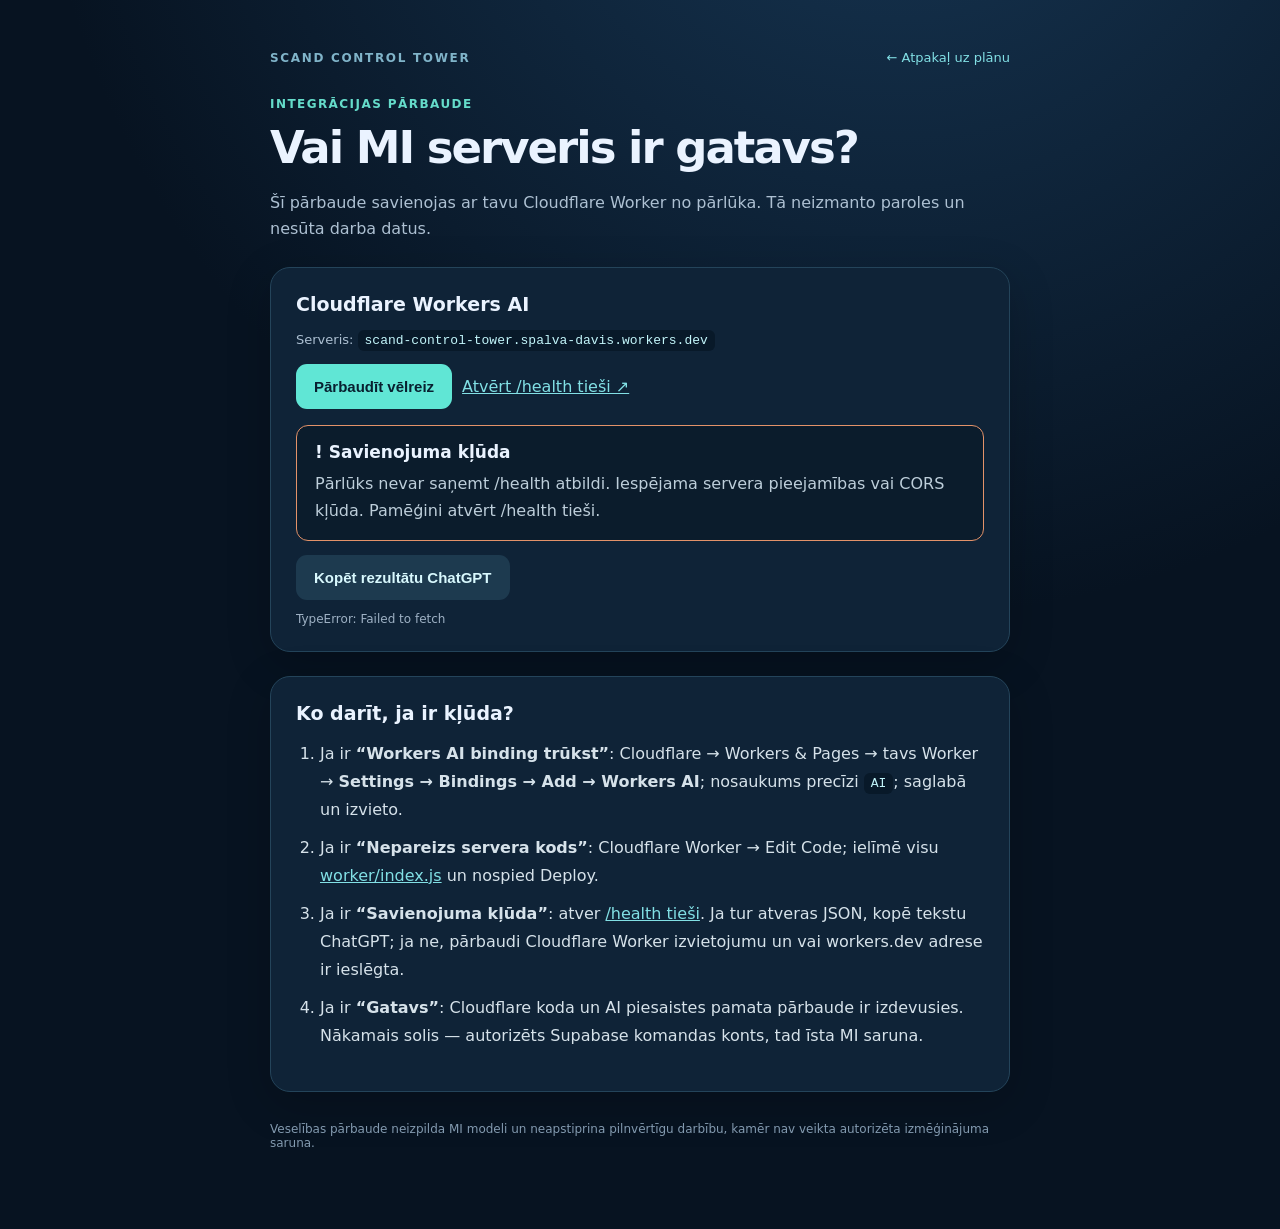
==== diagnostika.html @ bf3a52fd "Add browser-side Cloudflare Workers AI setup diagnostic page" ====
<!doctype html>
<html lang="lv"><head><meta charset="utf-8"><meta name="viewport" content="width=device-width, initial-scale=1"><meta name="color-scheme" content="dark"><title>SCAND · MI diagnostika</title>
<style>
:root{font-family:Inter,system-ui,-apple-system,Segoe UI,sans-serif;color:#eaf3ff;background:#071321}
*{box-sizing:border-box}body{margin:0;min-height:100vh;background:radial-gradient(circle at 70% -20%,#173755,transparent 50%),#071321}main{max-width:780px;margin:0 auto;padding:50px 20px 80px}a{color:#82e0e5}header{display:flex;justify-content:space-between;align-items:center;gap:12px;margin-bottom:32px}header b{letter-spacing:.14em;font-size:12px;color:#80b4c9}header a{font-size:13px;text-decoration:none}.eyebrow{color:#65dcca;font-size:12px;font-weight:800;letter-spacing:.12em}.title{font-size:clamp(28px,4vw,45px);letter-spacing:-.045em;margin:10px 0 14px}p{color:#adc0d2;line-height:1.65}section{background:#0f2337;border:1px solid #24445a;border-radius:20px;padding:25px;margin-top:24px;box-shadow:0 12px 45px #0003}h2{font-size:19px;margin:0 0 14px}code{overflow-wrap:anywhere;background:#081929;padding:3px 7px;border-radius:6px;color:#c2f5fa}.btn{display:inline-flex;align-items:center;justify-content:center;background:#60e6d5;border:0;border-radius:11px;color:#082030;font-weight:800;font-size:15px;padding:14px 18px;cursor:pointer}.btn:disabled{opacity:.6;cursor:progress}.result{border:1px solid #2c4659;padding:16px 18px;border-radius:12px;margin-top:16px;background:#0b1c2c}.result strong{display:block;margin-bottom:9px;font-size:17px}.good{border-color:#4dbea5}.bad{border-color:#e39269}.neutral{border-color:#607d96}#detail{color:#bdceda;line-height:1.65}#detail a{font-weight:700}.small{font-size:13px}ol{padding-left:24px;color:#d6e2ea;line-height:1.75}li{margin-bottom:10px}.flex{display:flex;gap:10px;flex-wrap:wrap;align-items:center}.secondary{background:#1d3a4f;color:#d8f8fd}#raw{white-space:pre-wrap;word-wrap:break-word;max-height:190px;overflow:auto;font-size:12px;color:#9eb1c4;margin-top:12px}footer{color:#839aaf;margin-top:30px;font-size:12px}
</style></head><body><main><header><b>SCAND CONTROL TOWER</b><a href="./">← Atpakaļ uz plānu</a></header><div class="eyebrow">INTEGRĀCIJAS PĀRBAUDE</div><h1 class="title">Vai MI serveris ir gatavs?</h1><p>Šī pārbaude savienojas ar tavu Cloudflare Worker no pārlūka. Tā neizmanto paroles un nesūta darba datus.</p>
<section><h2>Cloudflare Workers AI</h2><p class="small">Serveris: <code>scand-control-tower.spalva-davis.workers.dev</code></p><div class="flex"><button class="btn" id="test" type="button">Pārbaudīt MI serveri</button><a href="https://scand-control-tower.spalva-davis.workers.dev/health" target="_blank" rel="noreferrer">Atvērt /health tieši ↗</a></div><div id="result" class="result neutral" role="status" aria-live="polite"><strong>Vēl nav pārbaudīts</strong><div id="detail">Spied “Pārbaudīt MI serveri”.</div></div><div class="flex" style="margin-top:14px"><button id="copy" class="btn secondary" type="button">Kopēt rezultātu ChatGPT</button></div><div id="raw"></div></section>
<section><h2>Ko darīt, ja ir kļūda?</h2><ol><li>Ja ir <b>“Workers AI binding trūkst”</b>: Cloudflare → Workers & Pages → tavs Worker → <b>Settings → Bindings → Add → Workers AI</b>; nosaukums precīzi <code>AI</code>; saglabā un izvieto.</li><li>Ja ir <b>“Nepareizs servera kods”</b>: Cloudflare Worker → Edit Code; ielīmē visu <a href="https://github.com/Savitur-HUB/SCAND-control-tower/blob/main/worker/index.js" target="_blank" rel="noreferrer">worker/index.js</a> un nospied Deploy.</li><li>Ja ir <b>“Savienojuma kļūda”</b>: atver <a href="https://scand-control-tower.spalva-davis.workers.dev/health" target="_blank" rel="noreferrer">/health tieši</a>. Ja tur atveras JSON, kopē tekstu ChatGPT; ja ne, pārbaudi Cloudflare Worker izvietojumu un vai workers.dev adrese ir ieslēgta.</li><li>Ja ir <b>“Gatavs”</b>: Cloudflare koda un AI piesaistes pamata pārbaude ir izdevusies. Nākamais solis — autorizēts Supabase komandas konts, tad īsta MI saruna.</li></ol></section>
<footer>Veselības pārbaude neizpilda MI modeli un neapstiprina pilnvērtīgu darbību, kamēr nav veikta autorizēta izmēģinājuma saruna.</footer>
<script>
const endpoint='https://scand-control-tower.spalva-davis.workers.dev/health';
const btn=document.getElementById('test'),box=document.getElementById('result'),detail=document.getElementById('detail'),raw=document.getElementById('raw');
let report='SCAND MI diagnostika: nav veikta';
function show(title,description,tone,extra=''){
box.className='result '+tone;box.querySelector('strong').textContent=title;detail.textContent=description;raw.textContent=extra;report=`SCAND MI diagnostika\nAdrese: ${endpoint}\nStatuss: ${title}\nDetaļas: ${description}\nAtbilde: ${extra.slice(0,500)}`;
}
async function run(){btn.disabled=true;btn.textContent='Notiek pārbaude…';const ctrl=new AbortController();const timeout=setTimeout(()=>ctrl.abort(),9500);
try{const res=await fetch(endpoint,{mode:'cors',cache:'no-store',signal:ctrl.signal});const body=await res.text();let data;try{data=JSON.parse(body)}catch{};
if(res.status===200&&data?.service==='Scand Control Tower AI'){
 if(data.ready===true)show('✓ MI piesaiste ir gatava','Serverī darbojas mūsu Worker kods, un tam pievienota Workers AI piesaiste AI. Vēl jāizmēģina autorizēts MI pieprasījums.','good',body);
 else show('! Workers AI binding trūkst','Mūsu Worker kods darbojas, bet Cloudflare nav pievienots AI binding ar nosaukumu AI. Atver Worker → Settings → Bindings → Add → Workers AI.','bad',body);
}else if(res.status===200){show('! Nepareizs servera kods','Serveris atbild, taču tas nav mūsu SCAND MI kods. Cloudflare Edit Code sadaļā ievieto worker/index.js un nospied Deploy.','bad',body)}
else if(res.status===403){show('! Piekļuve aizliegta (403)','Pārbaudi Workers iestatījumus un atļauto Origin. Mūsu Worker /health parasti atbild bez pieteikšanās.','bad',body)}
else{show('! Serveris atbild ar kļūdu','HTTP '+res.status+'. Pārbaudi Workers izvietojumu Cloudflare un ielīmē šīs pārbaudes rezultātu ChatGPT.','bad',body)}
}catch(e){show('! Savienojuma kļūda',e.name==='AbortError'?'Pārsniegtas 9,5 sekundes. Serveris vai savienojums neatbildēja.':'Pārlūks nevar saņemt /health atbildi. Iespējama servera pieejamības vai CORS kļūda. Pamēģini atvērt /health tieši.', 'bad',String(e));}
finally{clearTimeout(timeout);btn.disabled=false;btn.textContent='Pārbaudīt vēlreiz'}
}
btn.addEventListener('click',run);
document.getElementById('copy').addEventListener('click',async()=>{try{await navigator.clipboard.writeText(report);document.getElementById('copy').textContent='Nokopēts ✓'}catch{document.getElementById('copy').textContent='Kopē tekstu manuāli';} });
run();
</script></main></body></html>
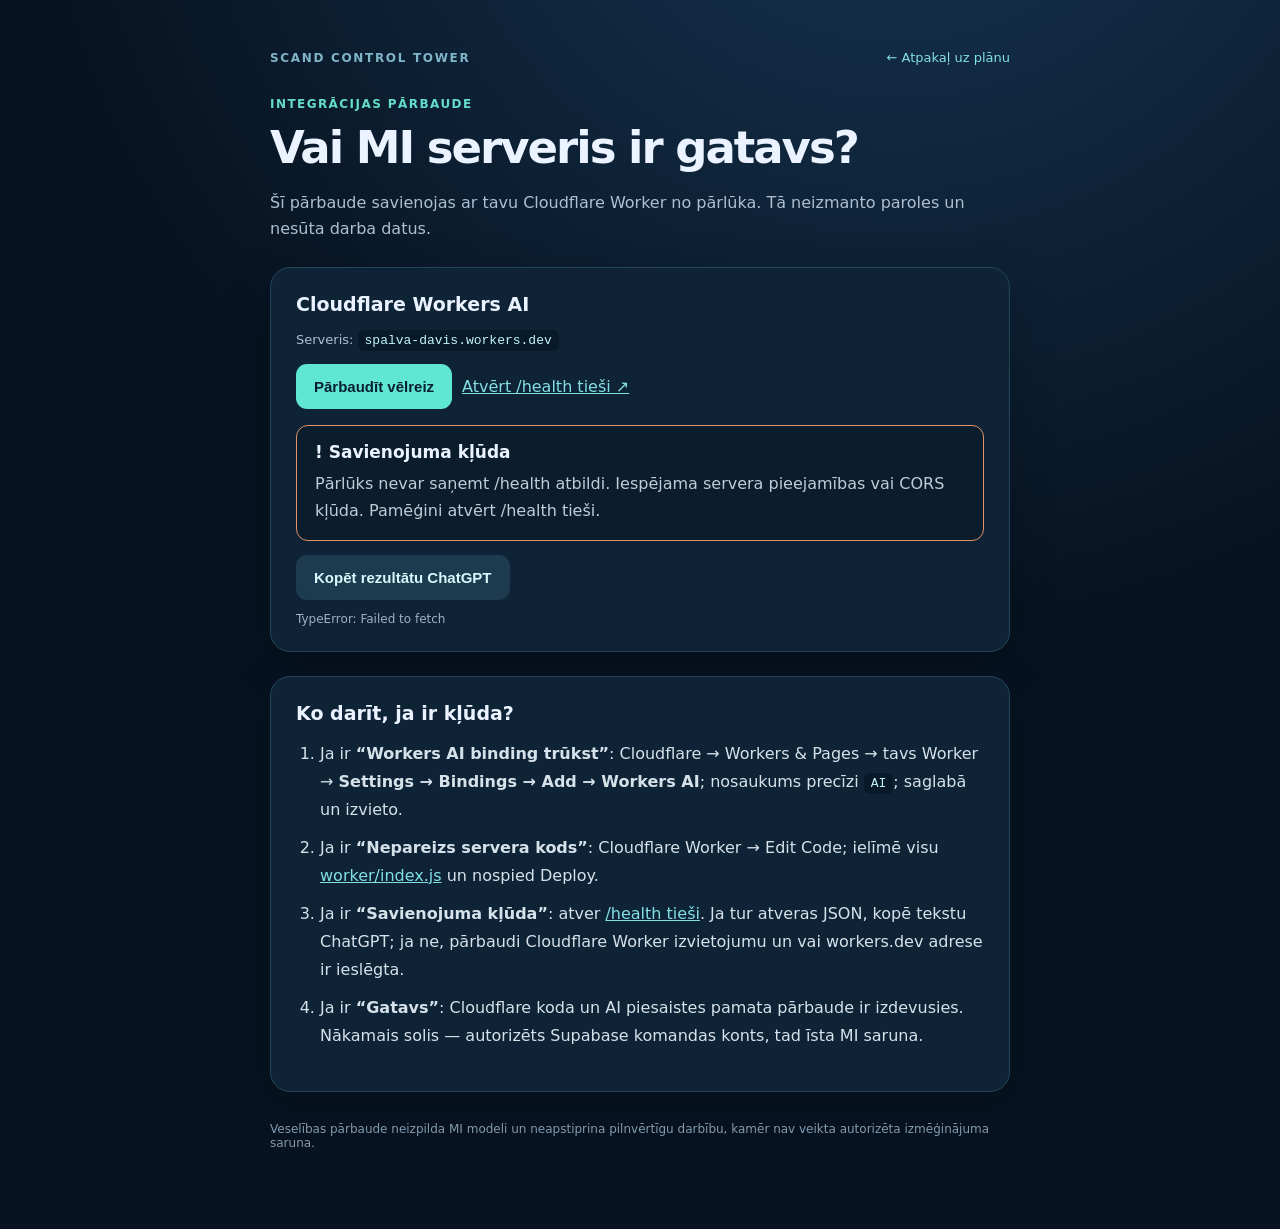
==== commit 6338678b: "Use supplied Cloudflare workers.dev hostname for MI diagnostic (pending DNS validation)" ====
--- a/diagnostika.html
+++ b/diagnostika.html
@@ -4,11 +4,11 @@
 :root{font-family:Inter,system-ui,-apple-system,Segoe UI,sans-serif;color:#eaf3ff;background:#071321}
 *{box-sizing:border-box}body{margin:0;min-height:100vh;background:radial-gradient(circle at 70% -20%,#173755,transparent 50%),#071321}main{max-width:780px;margin:0 auto;padding:50px 20px 80px}a{color:#82e0e5}header{display:flex;justify-content:space-between;align-items:center;gap:12px;margin-bottom:32px}header b{letter-spacing:.14em;font-size:12px;color:#80b4c9}header a{font-size:13px;text-decoration:none}.eyebrow{color:#65dcca;font-size:12px;font-weight:800;letter-spacing:.12em}.title{font-size:clamp(28px,4vw,45px);letter-spacing:-.045em;margin:10px 0 14px}p{color:#adc0d2;line-height:1.65}section{background:#0f2337;border:1px solid #24445a;border-radius:20px;padding:25px;margin-top:24px;box-shadow:0 12px 45px #0003}h2{font-size:19px;margin:0 0 14px}code{overflow-wrap:anywhere;background:#081929;padding:3px 7px;border-radius:6px;color:#c2f5fa}.btn{display:inline-flex;align-items:center;justify-content:center;background:#60e6d5;border:0;border-radius:11px;color:#082030;font-weight:800;font-size:15px;padding:14px 18px;cursor:pointer}.btn:disabled{opacity:.6;cursor:progress}.result{border:1px solid #2c4659;padding:16px 18px;border-radius:12px;margin-top:16px;background:#0b1c2c}.result strong{display:block;margin-bottom:9px;font-size:17px}.good{border-color:#4dbea5}.bad{border-color:#e39269}.neutral{border-color:#607d96}#detail{color:#bdceda;line-height:1.65}#detail a{font-weight:700}.small{font-size:13px}ol{padding-left:24px;color:#d6e2ea;line-height:1.75}li{margin-bottom:10px}.flex{display:flex;gap:10px;flex-wrap:wrap;align-items:center}.secondary{background:#1d3a4f;color:#d8f8fd}#raw{white-space:pre-wrap;word-wrap:break-word;max-height:190px;overflow:auto;font-size:12px;color:#9eb1c4;margin-top:12px}footer{color:#839aaf;margin-top:30px;font-size:12px}
 </style></head><body><main><header><b>SCAND CONTROL TOWER</b><a href="./">← Atpakaļ uz plānu</a></header><div class="eyebrow">INTEGRĀCIJAS PĀRBAUDE</div><h1 class="title">Vai MI serveris ir gatavs?</h1><p>Šī pārbaude savienojas ar tavu Cloudflare Worker no pārlūka. Tā neizmanto paroles un nesūta darba datus.</p>
-<section><h2>Cloudflare Workers AI</h2><p class="small">Serveris: <code>scand-control-tower.spalva-davis.workers.dev</code></p><div class="flex"><button class="btn" id="test" type="button">Pārbaudīt MI serveri</button><a href="https://scand-control-tower.spalva-davis.workers.dev/health" target="_blank" rel="noreferrer">Atvērt /health tieši ↗</a></div><div id="result" class="result neutral" role="status" aria-live="polite"><strong>Vēl nav pārbaudīts</strong><div id="detail">Spied “Pārbaudīt MI serveri”.</div></div><div class="flex" style="margin-top:14px"><button id="copy" class="btn secondary" type="button">Kopēt rezultātu ChatGPT</button></div><div id="raw"></div></section>
-<section><h2>Ko darīt, ja ir kļūda?</h2><ol><li>Ja ir <b>“Workers AI binding trūkst”</b>: Cloudflare → Workers & Pages → tavs Worker → <b>Settings → Bindings → Add → Workers AI</b>; nosaukums precīzi <code>AI</code>; saglabā un izvieto.</li><li>Ja ir <b>“Nepareizs servera kods”</b>: Cloudflare Worker → Edit Code; ielīmē visu <a href="https://github.com/Savitur-HUB/SCAND-control-tower/blob/main/worker/index.js" target="_blank" rel="noreferrer">worker/index.js</a> un nospied Deploy.</li><li>Ja ir <b>“Savienojuma kļūda”</b>: atver <a href="https://scand-control-tower.spalva-davis.workers.dev/health" target="_blank" rel="noreferrer">/health tieši</a>. Ja tur atveras JSON, kopē tekstu ChatGPT; ja ne, pārbaudi Cloudflare Worker izvietojumu un vai workers.dev adrese ir ieslēgta.</li><li>Ja ir <b>“Gatavs”</b>: Cloudflare koda un AI piesaistes pamata pārbaude ir izdevusies. Nākamais solis — autorizēts Supabase komandas konts, tad īsta MI saruna.</li></ol></section>
+<section><h2>Cloudflare Workers AI</h2><p class="small">Serveris: <code>spalva-davis.workers.dev</code></p><div class="flex"><button class="btn" id="test" type="button">Pārbaudīt MI serveri</button><a href="https://spalva-davis.workers.dev/health" target="_blank" rel="noreferrer">Atvērt /health tieši ↗</a></div><div id="result" class="result neutral" role="status" aria-live="polite"><strong>Vēl nav pārbaudīts</strong><div id="detail">Spied “Pārbaudīt MI serveri”.</div></div><div class="flex" style="margin-top:14px"><button id="copy" class="btn secondary" type="button">Kopēt rezultātu ChatGPT</button></div><div id="raw"></div></section>
+<section><h2>Ko darīt, ja ir kļūda?</h2><ol><li>Ja ir <b>“Workers AI binding trūkst”</b>: Cloudflare → Workers & Pages → tavs Worker → <b>Settings → Bindings → Add → Workers AI</b>; nosaukums precīzi <code>AI</code>; saglabā un izvieto.</li><li>Ja ir <b>“Nepareizs servera kods”</b>: Cloudflare Worker → Edit Code; ielīmē visu <a href="https://github.com/Savitur-HUB/SCAND-control-tower/blob/main/worker/index.js" target="_blank" rel="noreferrer">worker/index.js</a> un nospied Deploy.</li><li>Ja ir <b>“Savienojuma kļūda”</b>: atver <a href="https://spalva-davis.workers.dev/health" target="_blank" rel="noreferrer">/health tieši</a>. Ja tur atveras JSON, kopē tekstu ChatGPT; ja ne, pārbaudi Cloudflare Worker izvietojumu un vai workers.dev adrese ir ieslēgta.</li><li>Ja ir <b>“Gatavs”</b>: Cloudflare koda un AI piesaistes pamata pārbaude ir izdevusies. Nākamais solis — autorizēts Supabase komandas konts, tad īsta MI saruna.</li></ol></section>
 <footer>Veselības pārbaude neizpilda MI modeli un neapstiprina pilnvērtīgu darbību, kamēr nav veikta autorizēta izmēģinājuma saruna.</footer>
 <script>
-const endpoint='https://scand-control-tower.spalva-davis.workers.dev/health';
+const endpoint='https://spalva-davis.workers.dev/health';
 const btn=document.getElementById('test'),box=document.getElementById('result'),detail=document.getElementById('detail'),raw=document.getElementById('raw');
 let report='SCAND MI diagnostika: nav veikta';
 function show(title,description,tone,extra=''){
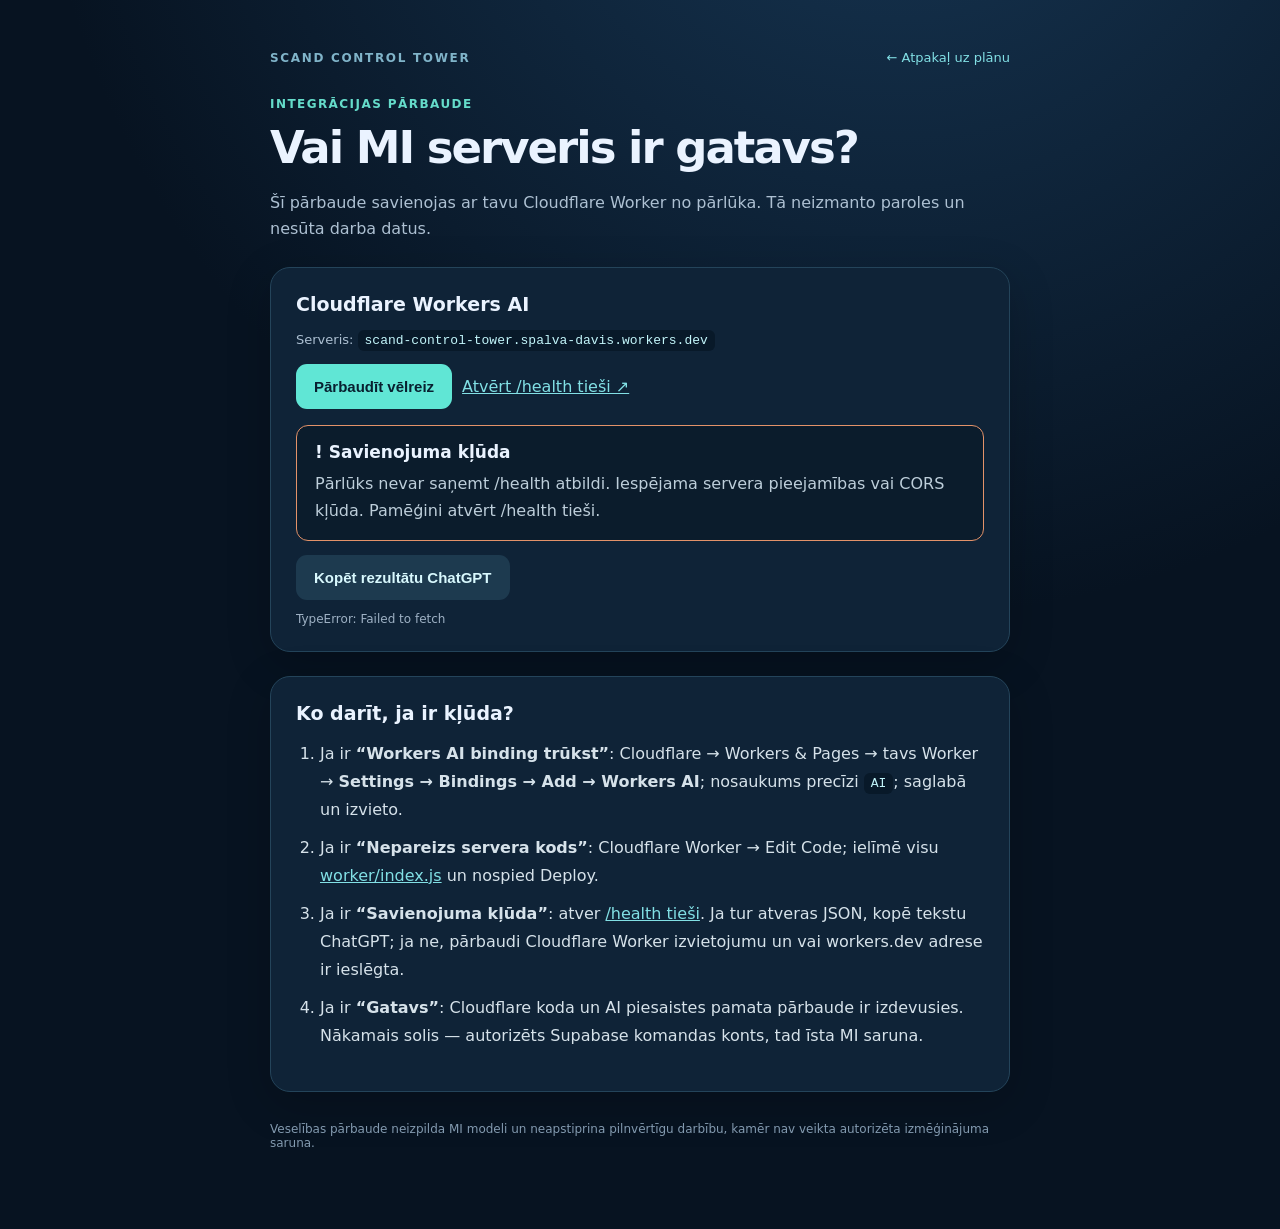
==== commit 6ffa7ae8: "Restore correct Cloudflare Worker hostname in diagnostics" ====
--- a/diagnostika.html
+++ b/diagnostika.html
@@ -4,11 +4,11 @@
 :root{font-family:Inter,system-ui,-apple-system,Segoe UI,sans-serif;color:#eaf3ff;background:#071321}
 *{box-sizing:border-box}body{margin:0;min-height:100vh;background:radial-gradient(circle at 70% -20%,#173755,transparent 50%),#071321}main{max-width:780px;margin:0 auto;padding:50px 20px 80px}a{color:#82e0e5}header{display:flex;justify-content:space-between;align-items:center;gap:12px;margin-bottom:32px}header b{letter-spacing:.14em;font-size:12px;color:#80b4c9}header a{font-size:13px;text-decoration:none}.eyebrow{color:#65dcca;font-size:12px;font-weight:800;letter-spacing:.12em}.title{font-size:clamp(28px,4vw,45px);letter-spacing:-.045em;margin:10px 0 14px}p{color:#adc0d2;line-height:1.65}section{background:#0f2337;border:1px solid #24445a;border-radius:20px;padding:25px;margin-top:24px;box-shadow:0 12px 45px #0003}h2{font-size:19px;margin:0 0 14px}code{overflow-wrap:anywhere;background:#081929;padding:3px 7px;border-radius:6px;color:#c2f5fa}.btn{display:inline-flex;align-items:center;justify-content:center;background:#60e6d5;border:0;border-radius:11px;color:#082030;font-weight:800;font-size:15px;padding:14px 18px;cursor:pointer}.btn:disabled{opacity:.6;cursor:progress}.result{border:1px solid #2c4659;padding:16px 18px;border-radius:12px;margin-top:16px;background:#0b1c2c}.result strong{display:block;margin-bottom:9px;font-size:17px}.good{border-color:#4dbea5}.bad{border-color:#e39269}.neutral{border-color:#607d96}#detail{color:#bdceda;line-height:1.65}#detail a{font-weight:700}.small{font-size:13px}ol{padding-left:24px;color:#d6e2ea;line-height:1.75}li{margin-bottom:10px}.flex{display:flex;gap:10px;flex-wrap:wrap;align-items:center}.secondary{background:#1d3a4f;color:#d8f8fd}#raw{white-space:pre-wrap;word-wrap:break-word;max-height:190px;overflow:auto;font-size:12px;color:#9eb1c4;margin-top:12px}footer{color:#839aaf;margin-top:30px;font-size:12px}
 </style></head><body><main><header><b>SCAND CONTROL TOWER</b><a href="./">← Atpakaļ uz plānu</a></header><div class="eyebrow">INTEGRĀCIJAS PĀRBAUDE</div><h1 class="title">Vai MI serveris ir gatavs?</h1><p>Šī pārbaude savienojas ar tavu Cloudflare Worker no pārlūka. Tā neizmanto paroles un nesūta darba datus.</p>
-<section><h2>Cloudflare Workers AI</h2><p class="small">Serveris: <code>spalva-davis.workers.dev</code></p><div class="flex"><button class="btn" id="test" type="button">Pārbaudīt MI serveri</button><a href="https://spalva-davis.workers.dev/health" target="_blank" rel="noreferrer">Atvērt /health tieši ↗</a></div><div id="result" class="result neutral" role="status" aria-live="polite"><strong>Vēl nav pārbaudīts</strong><div id="detail">Spied “Pārbaudīt MI serveri”.</div></div><div class="flex" style="margin-top:14px"><button id="copy" class="btn secondary" type="button">Kopēt rezultātu ChatGPT</button></div><div id="raw"></div></section>
-<section><h2>Ko darīt, ja ir kļūda?</h2><ol><li>Ja ir <b>“Workers AI binding trūkst”</b>: Cloudflare → Workers & Pages → tavs Worker → <b>Settings → Bindings → Add → Workers AI</b>; nosaukums precīzi <code>AI</code>; saglabā un izvieto.</li><li>Ja ir <b>“Nepareizs servera kods”</b>: Cloudflare Worker → Edit Code; ielīmē visu <a href="https://github.com/Savitur-HUB/SCAND-control-tower/blob/main/worker/index.js" target="_blank" rel="noreferrer">worker/index.js</a> un nospied Deploy.</li><li>Ja ir <b>“Savienojuma kļūda”</b>: atver <a href="https://spalva-davis.workers.dev/health" target="_blank" rel="noreferrer">/health tieši</a>. Ja tur atveras JSON, kopē tekstu ChatGPT; ja ne, pārbaudi Cloudflare Worker izvietojumu un vai workers.dev adrese ir ieslēgta.</li><li>Ja ir <b>“Gatavs”</b>: Cloudflare koda un AI piesaistes pamata pārbaude ir izdevusies. Nākamais solis — autorizēts Supabase komandas konts, tad īsta MI saruna.</li></ol></section>
+<section><h2>Cloudflare Workers AI</h2><p class="small">Serveris: <code>scand-control-tower.spalva-davis.workers.dev</code></p><div class="flex"><button class="btn" id="test" type="button">Pārbaudīt MI serveri</button><a href="https://scand-control-tower.spalva-davis.workers.dev/health" target="_blank" rel="noreferrer">Atvērt /health tieši ↗</a></div><div id="result" class="result neutral" role="status" aria-live="polite"><strong>Vēl nav pārbaudīts</strong><div id="detail">Spied “Pārbaudīt MI serveri”.</div></div><div class="flex" style="margin-top:14px"><button id="copy" class="btn secondary" type="button">Kopēt rezultātu ChatGPT</button></div><div id="raw"></div></section>
+<section><h2>Ko darīt, ja ir kļūda?</h2><ol><li>Ja ir <b>“Workers AI binding trūkst”</b>: Cloudflare → Workers & Pages → tavs Worker → <b>Settings → Bindings → Add → Workers AI</b>; nosaukums precīzi <code>AI</code>; saglabā un izvieto.</li><li>Ja ir <b>“Nepareizs servera kods”</b>: Cloudflare Worker → Edit Code; ielīmē visu <a href="https://github.com/Savitur-HUB/SCAND-control-tower/blob/main/worker/index.js" target="_blank" rel="noreferrer">worker/index.js</a> un nospied Deploy.</li><li>Ja ir <b>“Savienojuma kļūda”</b>: atver <a href="https://scand-control-tower.spalva-davis.workers.dev/health" target="_blank" rel="noreferrer">/health tieši</a>. Ja tur atveras JSON, kopē tekstu ChatGPT; ja ne, pārbaudi Cloudflare Worker izvietojumu un vai workers.dev adrese ir ieslēgta.</li><li>Ja ir <b>“Gatavs”</b>: Cloudflare koda un AI piesaistes pamata pārbaude ir izdevusies. Nākamais solis — autorizēts Supabase komandas konts, tad īsta MI saruna.</li></ol></section>
 <footer>Veselības pārbaude neizpilda MI modeli un neapstiprina pilnvērtīgu darbību, kamēr nav veikta autorizēta izmēģinājuma saruna.</footer>
 <script>
-const endpoint='https://spalva-davis.workers.dev/health';
+const endpoint='https://scand-control-tower.spalva-davis.workers.dev/health';
 const btn=document.getElementById('test'),box=document.getElementById('result'),detail=document.getElementById('detail'),raw=document.getElementById('raw');
 let report='SCAND MI diagnostika: nav veikta';
 function show(title,description,tone,extra=''){
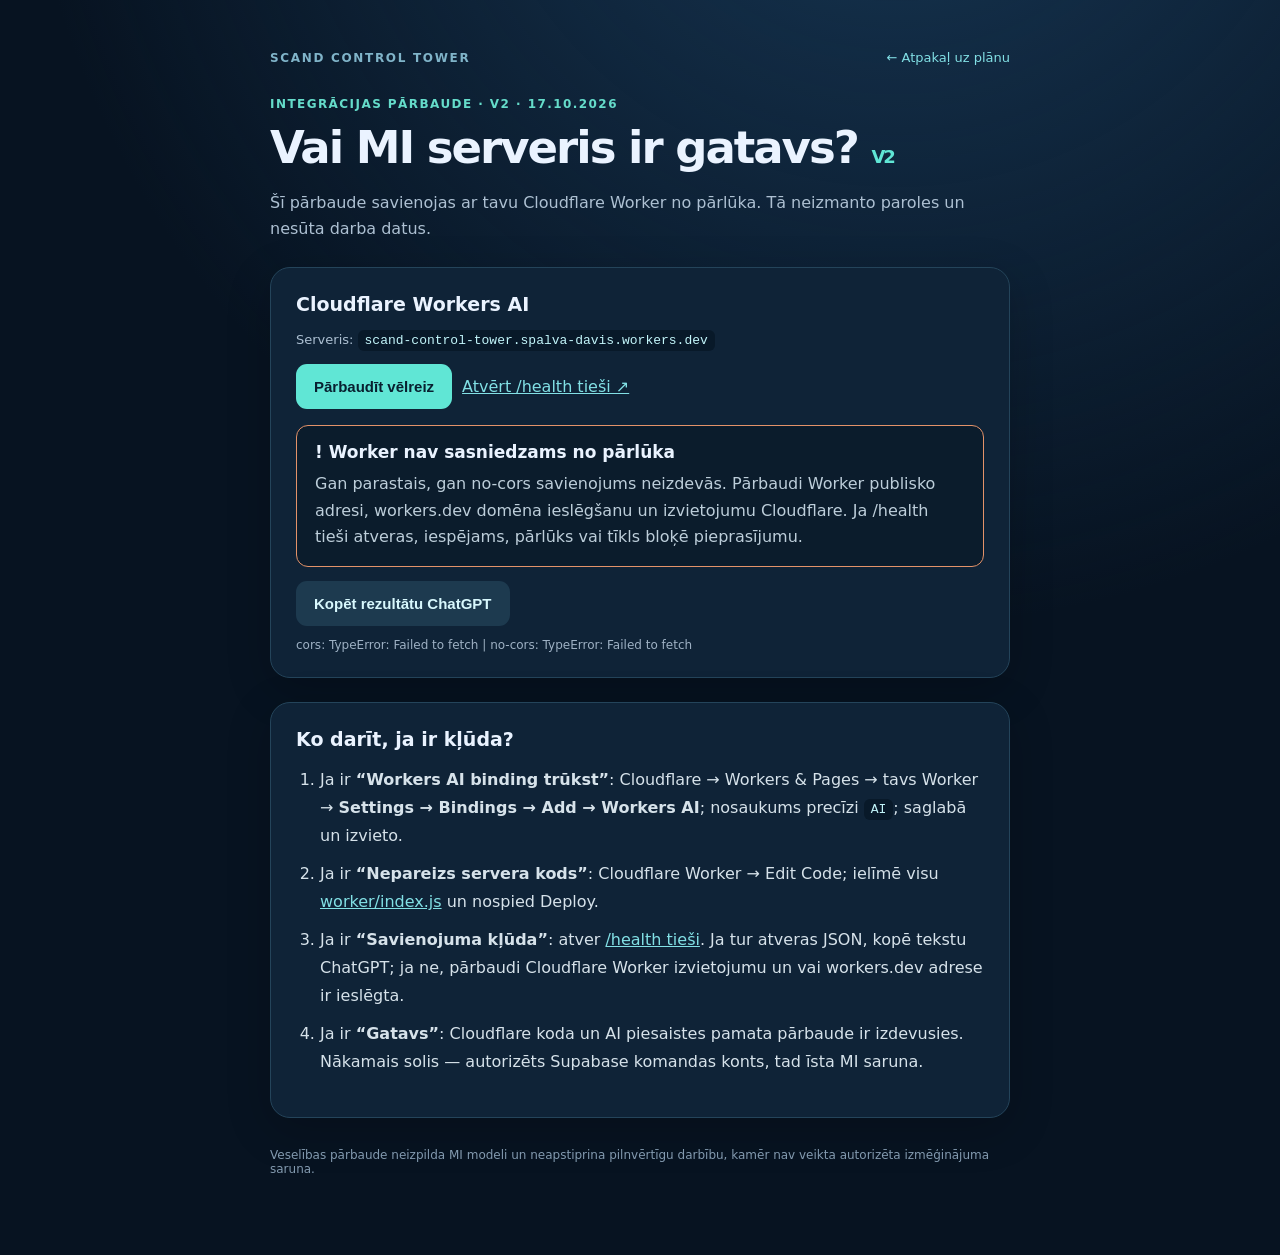
==== commit bb9d2602: "Update existing diagnostic to V2 with corrected Worker and clear CORS failure analysis" ====
--- a/diagnostika.html
+++ b/diagnostika.html
@@ -1,28 +1,39 @@
 <!doctype html>
-<html lang="lv"><head><meta charset="utf-8"><meta name="viewport" content="width=device-width, initial-scale=1"><meta name="color-scheme" content="dark"><title>SCAND · MI diagnostika</title>
+<html lang="lv"><head><meta charset="utf-8"><meta name="viewport" content="width=device-width, initial-scale=1"><meta name="color-scheme" content="dark"><title>SCAND · MI diagnostika V2</title>
 <style>
 :root{font-family:Inter,system-ui,-apple-system,Segoe UI,sans-serif;color:#eaf3ff;background:#071321}
 *{box-sizing:border-box}body{margin:0;min-height:100vh;background:radial-gradient(circle at 70% -20%,#173755,transparent 50%),#071321}main{max-width:780px;margin:0 auto;padding:50px 20px 80px}a{color:#82e0e5}header{display:flex;justify-content:space-between;align-items:center;gap:12px;margin-bottom:32px}header b{letter-spacing:.14em;font-size:12px;color:#80b4c9}header a{font-size:13px;text-decoration:none}.eyebrow{color:#65dcca;font-size:12px;font-weight:800;letter-spacing:.12em}.title{font-size:clamp(28px,4vw,45px);letter-spacing:-.045em;margin:10px 0 14px}p{color:#adc0d2;line-height:1.65}section{background:#0f2337;border:1px solid #24445a;border-radius:20px;padding:25px;margin-top:24px;box-shadow:0 12px 45px #0003}h2{font-size:19px;margin:0 0 14px}code{overflow-wrap:anywhere;background:#081929;padding:3px 7px;border-radius:6px;color:#c2f5fa}.btn{display:inline-flex;align-items:center;justify-content:center;background:#60e6d5;border:0;border-radius:11px;color:#082030;font-weight:800;font-size:15px;padding:14px 18px;cursor:pointer}.btn:disabled{opacity:.6;cursor:progress}.result{border:1px solid #2c4659;padding:16px 18px;border-radius:12px;margin-top:16px;background:#0b1c2c}.result strong{display:block;margin-bottom:9px;font-size:17px}.good{border-color:#4dbea5}.bad{border-color:#e39269}.neutral{border-color:#607d96}#detail{color:#bdceda;line-height:1.65}#detail a{font-weight:700}.small{font-size:13px}ol{padding-left:24px;color:#d6e2ea;line-height:1.75}li{margin-bottom:10px}.flex{display:flex;gap:10px;flex-wrap:wrap;align-items:center}.secondary{background:#1d3a4f;color:#d8f8fd}#raw{white-space:pre-wrap;word-wrap:break-word;max-height:190px;overflow:auto;font-size:12px;color:#9eb1c4;margin-top:12px}footer{color:#839aaf;margin-top:30px;font-size:12px}
-</style></head><body><main><header><b>SCAND CONTROL TOWER</b><a href="./">← Atpakaļ uz plānu</a></header><div class="eyebrow">INTEGRĀCIJAS PĀRBAUDE</div><h1 class="title">Vai MI serveris ir gatavs?</h1><p>Šī pārbaude savienojas ar tavu Cloudflare Worker no pārlūka. Tā neizmanto paroles un nesūta darba datus.</p>
+</style></head><body><main><header><b>SCAND CONTROL TOWER</b><a href="./">← Atpakaļ uz plānu</a></header><div class="eyebrow">INTEGRĀCIJAS PĀRBAUDE · V2 · 17.10.2026</div><h1 class="title">Vai MI serveris ir gatavs? <span style="color:#60e6d5;font-size:18px">V2</span></h1><p>Šī pārbaude savienojas ar tavu Cloudflare Worker no pārlūka. Tā neizmanto paroles un nesūta darba datus.</p>
 <section><h2>Cloudflare Workers AI</h2><p class="small">Serveris: <code>scand-control-tower.spalva-davis.workers.dev</code></p><div class="flex"><button class="btn" id="test" type="button">Pārbaudīt MI serveri</button><a href="https://scand-control-tower.spalva-davis.workers.dev/health" target="_blank" rel="noreferrer">Atvērt /health tieši ↗</a></div><div id="result" class="result neutral" role="status" aria-live="polite"><strong>Vēl nav pārbaudīts</strong><div id="detail">Spied “Pārbaudīt MI serveri”.</div></div><div class="flex" style="margin-top:14px"><button id="copy" class="btn secondary" type="button">Kopēt rezultātu ChatGPT</button></div><div id="raw"></div></section>
 <section><h2>Ko darīt, ja ir kļūda?</h2><ol><li>Ja ir <b>“Workers AI binding trūkst”</b>: Cloudflare → Workers & Pages → tavs Worker → <b>Settings → Bindings → Add → Workers AI</b>; nosaukums precīzi <code>AI</code>; saglabā un izvieto.</li><li>Ja ir <b>“Nepareizs servera kods”</b>: Cloudflare Worker → Edit Code; ielīmē visu <a href="https://github.com/Savitur-HUB/SCAND-control-tower/blob/main/worker/index.js" target="_blank" rel="noreferrer">worker/index.js</a> un nospied Deploy.</li><li>Ja ir <b>“Savienojuma kļūda”</b>: atver <a href="https://scand-control-tower.spalva-davis.workers.dev/health" target="_blank" rel="noreferrer">/health tieši</a>. Ja tur atveras JSON, kopē tekstu ChatGPT; ja ne, pārbaudi Cloudflare Worker izvietojumu un vai workers.dev adrese ir ieslēgta.</li><li>Ja ir <b>“Gatavs”</b>: Cloudflare koda un AI piesaistes pamata pārbaude ir izdevusies. Nākamais solis — autorizēts Supabase komandas konts, tad īsta MI saruna.</li></ol></section>
 <footer>Veselības pārbaude neizpilda MI modeli un neapstiprina pilnvērtīgu darbību, kamēr nav veikta autorizēta izmēģinājuma saruna.</footer>
 <script>
 const endpoint='https://scand-control-tower.spalva-davis.workers.dev/health';
 const btn=document.getElementById('test'),box=document.getElementById('result'),detail=document.getElementById('detail'),raw=document.getElementById('raw');
-let report='SCAND MI diagnostika: nav veikta';
+let report='SCAND MI diagnostika V2: nav veikta';
 function show(title,description,tone,extra=''){
-box.className='result '+tone;box.querySelector('strong').textContent=title;detail.textContent=description;raw.textContent=extra;report=`SCAND MI diagnostika\nAdrese: ${endpoint}\nStatuss: ${title}\nDetaļas: ${description}\nAtbilde: ${extra.slice(0,500)}`;
+box.className='result '+tone;box.querySelector('strong').textContent=title;detail.textContent=description;raw.textContent=extra;report=`SCAND MI diagnostika V2\nAdrese: ${endpoint}\nStatuss: ${title}\nDetaļas: ${description}\nAtbilde: ${extra.slice(0,500)}`;
 }
 async function run(){btn.disabled=true;btn.textContent='Notiek pārbaude…';const ctrl=new AbortController();const timeout=setTimeout(()=>ctrl.abort(),9500);
-try{const res=await fetch(endpoint,{mode:'cors',cache:'no-store',signal:ctrl.signal});const body=await res.text();let data;try{data=JSON.parse(body)}catch{};
+try{const res=await fetch(endpoint+'?v2='+Date.now(),{mode:'cors',cache:'no-store',signal:ctrl.signal});const body=await res.text();let data;try{data=JSON.parse(body)}catch{};
 if(res.status===200&&data?.service==='Scand Control Tower AI'){
  if(data.ready===true)show('✓ MI piesaiste ir gatava','Serverī darbojas mūsu Worker kods, un tam pievienota Workers AI piesaiste AI. Vēl jāizmēģina autorizēts MI pieprasījums.','good',body);
  else show('! Workers AI binding trūkst','Mūsu Worker kods darbojas, bet Cloudflare nav pievienots AI binding ar nosaukumu AI. Atver Worker → Settings → Bindings → Add → Workers AI.','bad',body);
 }else if(res.status===200){show('! Nepareizs servera kods','Serveris atbild, taču tas nav mūsu SCAND MI kods. Cloudflare Edit Code sadaļā ievieto worker/index.js un nospied Deploy.','bad',body)}
 else if(res.status===403){show('! Piekļuve aizliegta (403)','Pārbaudi Workers iestatījumus un atļauto Origin. Mūsu Worker /health parasti atbild bez pieteikšanās.','bad',body)}
 else{show('! Serveris atbild ar kļūdu','HTTP '+res.status+'. Pārbaudi Workers izvietojumu Cloudflare un ielīmē šīs pārbaudes rezultātu ChatGPT.','bad',body)}
-}catch(e){show('! Savienojuma kļūda',e.name==='AbortError'?'Pārsniegtas 9,5 sekundes. Serveris vai savienojums neatbildēja.':'Pārlūks nevar saņemt /health atbildi. Iespējama servera pieejamības vai CORS kļūda. Pamēģini atvērt /health tieši.', 'bad',String(e));}
+}catch(e){
+ if(e.name==='AbortError'){
+  show('! Savienojuma noildze','Worker neatbildēja 9,5 sekundēs. Atver /health tieši un pārbaudi Cloudflare Workers → Settings → Domains & Routes.','bad',String(e));
+ }else{
+  try{
+   const probe=await fetch(endpoint+'?probe='+Date.now(),{mode:'no-cors',cache:'no-store',signal:ctrl.signal});
+   show('! Iespējams CORS vai piekļuves ierobežojums','Papildu no-cors pieprasījums saņēma necaurspīdīgu atbildi ('+probe.type+'). Serveris var būt sasniedzams, bet atbildi nav atļauts nolasīt. Atver /health tieši un pārbaudi Cloudflare Worker kodu un CORS.','bad',String(e)+' | no-cors: '+probe.type);
+  }catch(other){
+   show('! Worker nav sasniedzams no pārlūka','Gan parastais, gan no-cors savienojums neizdevās. Pārbaudi Worker publisko adresi, workers.dev domēna ieslēgšanu un izvietojumu Cloudflare. Ja /health tieši atveras, iespējams, pārlūks vai tīkls bloķē pieprasījumu.','bad','cors: '+String(e)+' | no-cors: '+String(other));
+  }
+ }
+}
 finally{clearTimeout(timeout);btn.disabled=false;btn.textContent='Pārbaudīt vēlreiz'}
 }
 btn.addEventListener('click',run);
